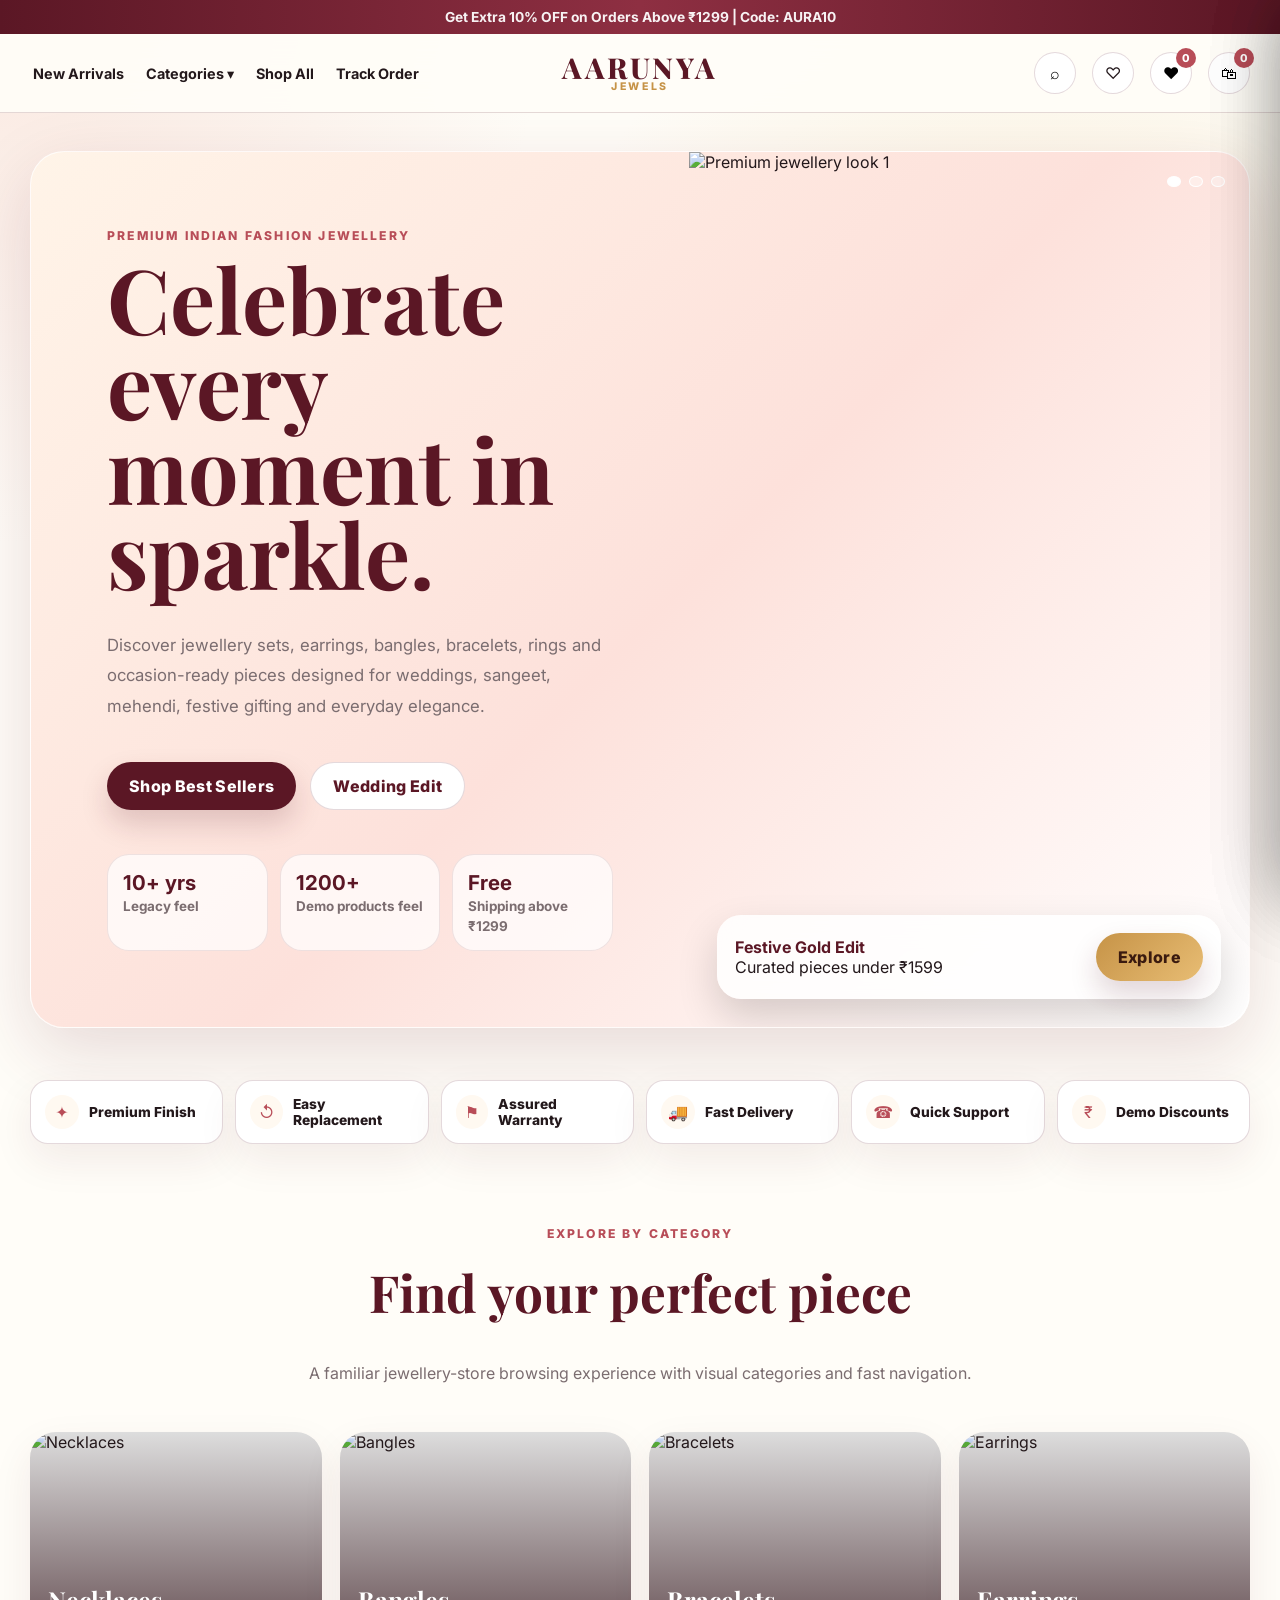
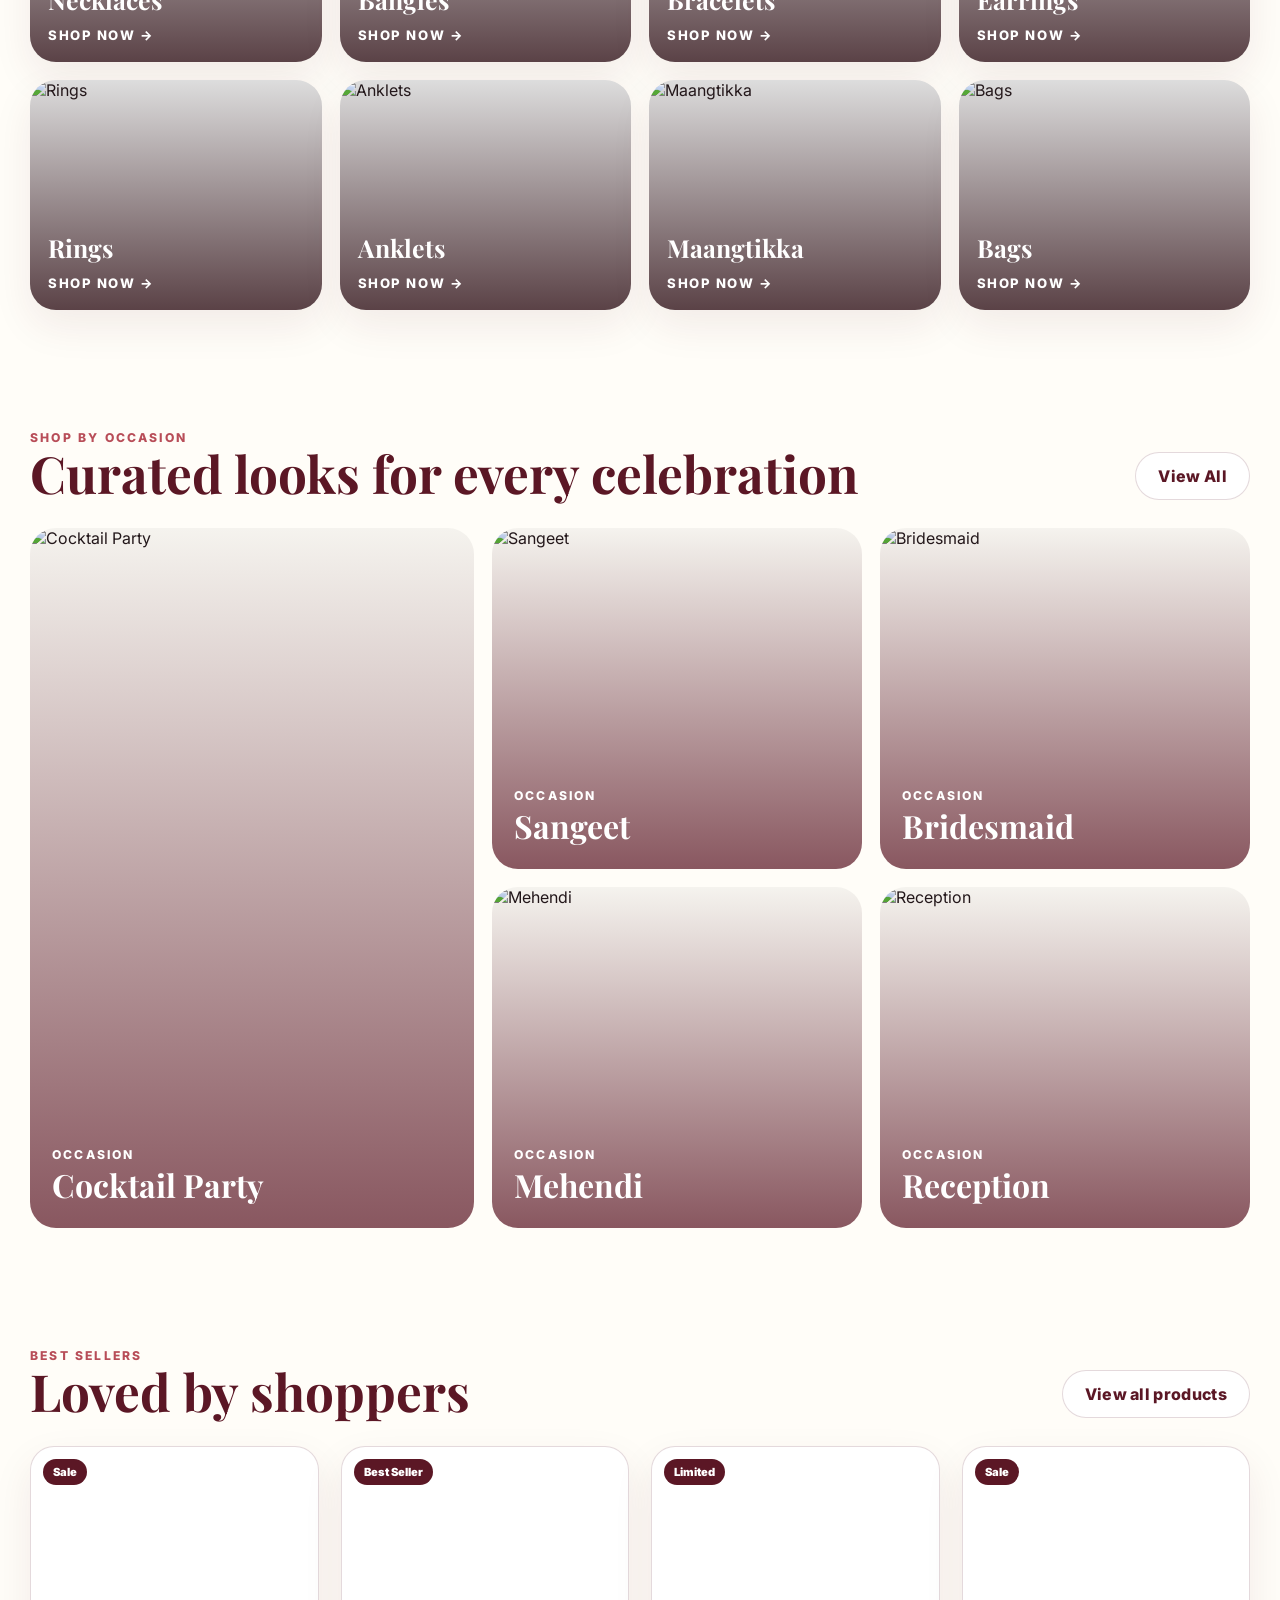
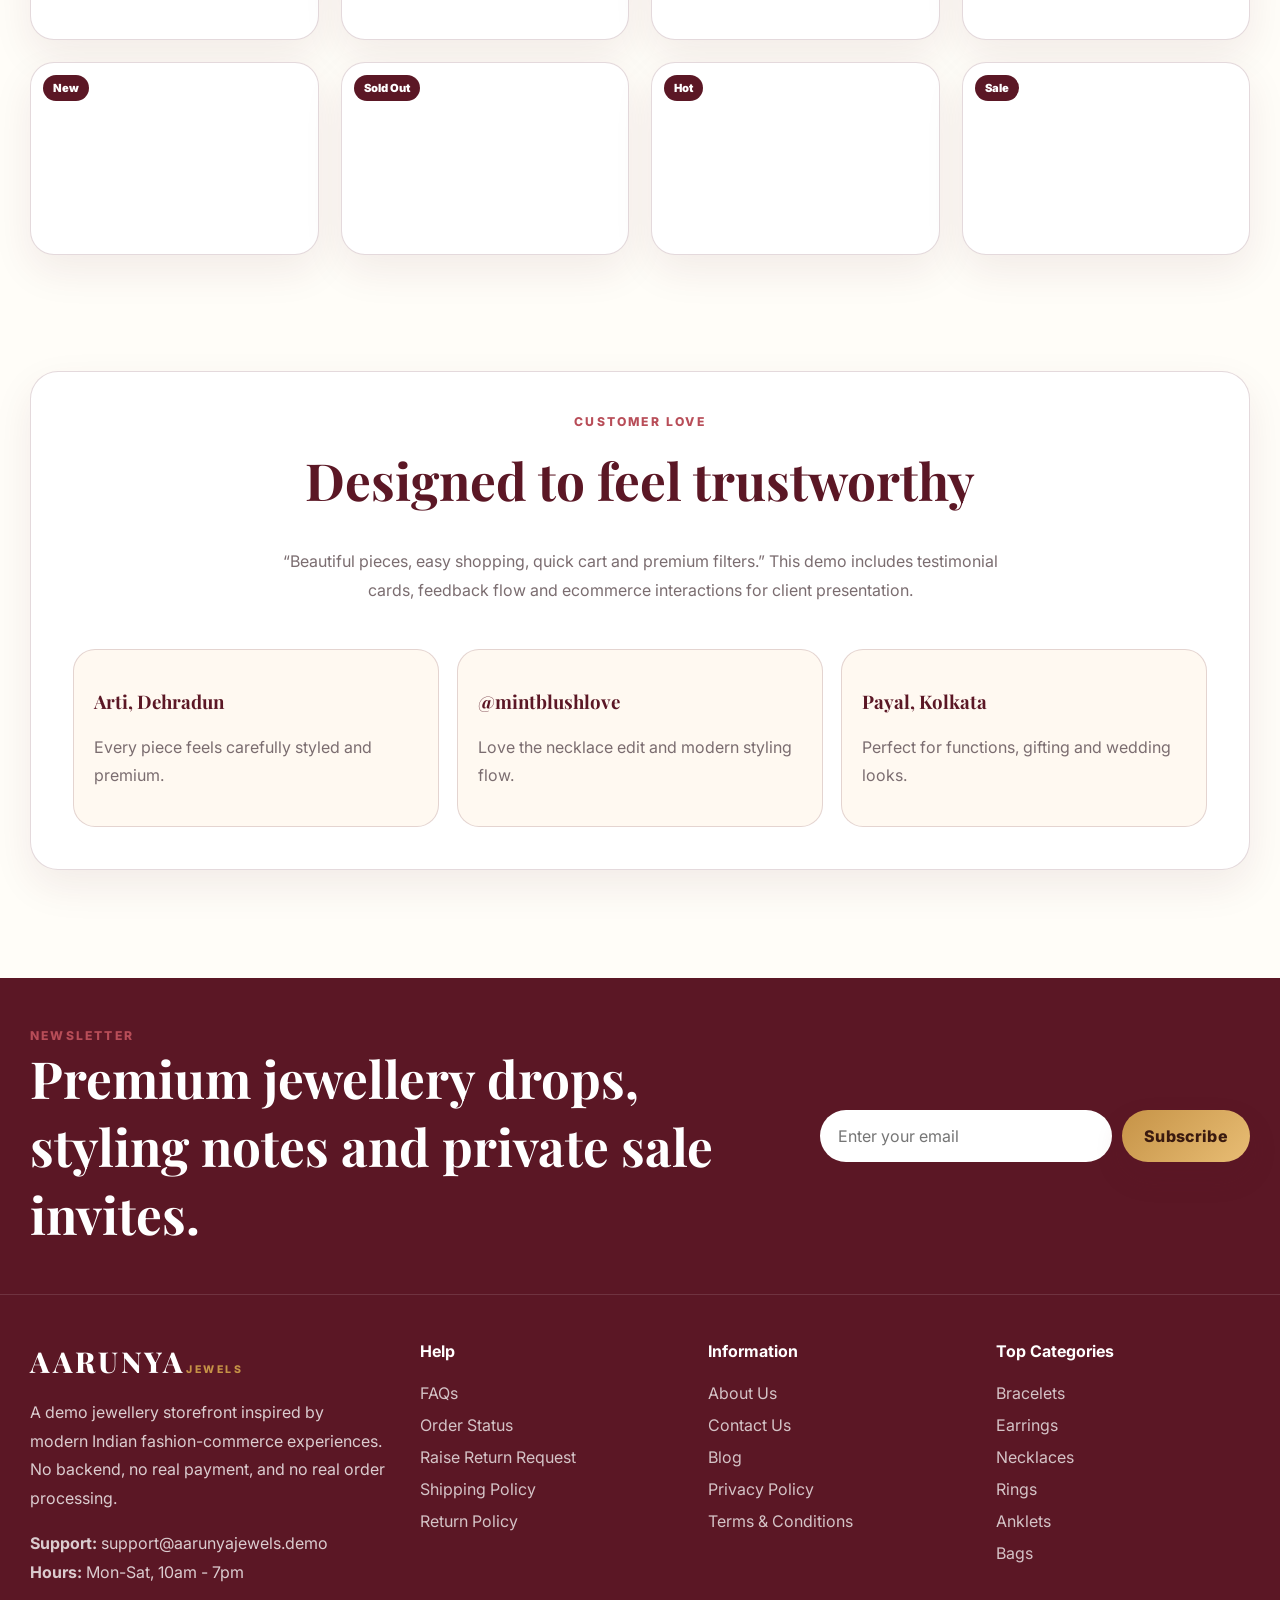
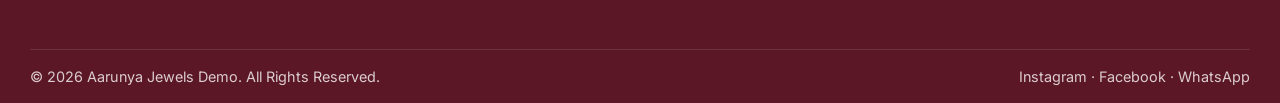
==== index.html @ 58658470 "files initialized" ====
<!DOCTYPE html>
<html lang="en">
<head>
  <meta charset="UTF-8">
  <meta name="viewport" content="width=device-width, initial-scale=1.0">
  <title>Aarunya Jewels | Premium Fashion Jewellery Demo</title>
  <meta name="description" content="Static demo jewellery ecommerce website with cart, filters, quick view, checkout preview and premium responsive design.">
  <link rel="stylesheet" href="assets/css/styles.css">
</head>
<body data-home>
  <div id="site-header"></div>

  <main>
    <section class="hero">
      <div class="container hero-shell">
        <div class="hero-content">
          <span class="eyebrow">Premium Indian Fashion Jewellery</span>
          <h1>Celebrate every moment in sparkle.</h1>
          <p>Discover jewellery sets, earrings, bangles, bracelets, rings and occasion-ready pieces designed for weddings, sangeet, mehendi, festive gifting and everyday elegance.</p>
          <div class="hero-actions">
            <a class="btn" href="shop.html">Shop Best Sellers</a>
            <a class="btn secondary" href="shop.html?occasion=Wedding">Wedding Edit</a>
          </div>
          <div class="hero-stats">
            <div class="stat"><strong>10+ yrs</strong><span>Legacy feel</span></div>
            <div class="stat"><strong>1200+</strong><span>Demo products feel</span></div>
            <div class="stat"><strong>Free</strong><span>Shipping above ₹1299</span></div>
          </div>
        </div>
        <div class="hero-media" data-hero-slides></div>
      </div>
    </section>

    <section class="trust-strip">
      <div class="container trust-grid">
        <div class="trust-card"><i>✦</i><span>Premium Finish</span></div>
        <div class="trust-card"><i>↺</i><span>Easy Replacement</span></div>
        <div class="trust-card"><i>⚑</i><span>Assured Warranty</span></div>
        <div class="trust-card"><i>🚚</i><span>Fast Delivery</span></div>
        <div class="trust-card"><i>☎</i><span>Quick Support</span></div>
        <div class="trust-card"><i>₹</i><span>Demo Discounts</span></div>
      </div>
    </section>

    <section class="section">
      <div class="container">
        <div class="section-head center">
          <span class="eyebrow">Explore by Category</span>
          <h2 class="section-title">Find your perfect piece</h2>
          <p class="section-copy">A familiar jewellery-store browsing experience with visual categories and fast navigation.</p>
        </div>
        <div class="category-grid" data-categories></div>
      </div>
    </section>

    <section class="section">
      <div class="container">
        <div class="section-head">
          <div><span class="eyebrow">Shop by Occasion</span><h2 class="section-title">Curated looks for every celebration</h2></div>
          <a class="btn secondary" href="shop.html">View All</a>
        </div>
        <div class="occasion-grid" data-occasions></div>
      </div>
    </section>

    <section class="section">
      <div class="container">
        <div class="section-head">
          <div><span class="eyebrow">Best Sellers</span><h2 class="section-title">Loved by shoppers</h2></div>
          <a class="btn secondary" href="shop.html">View all products</a>
        </div>
        <div class="product-grid" data-best-sellers></div>
      </div>
    </section>

    <section class="section">
      <div class="container content-card">
        <div class="section-head center">
          <span class="eyebrow">Customer Love</span>
          <h2 class="section-title">Designed to feel trustworthy</h2>
          <p class="section-copy">“Beautiful pieces, easy shopping, quick cart and premium filters.” This demo includes testimonial cards, feedback flow and ecommerce interactions for client presentation.</p>
        </div>
        <div class="info-grid">
          <div class="info-card"><h3>Arti, Dehradun</h3><p>Every piece feels carefully styled and premium.</p></div>
          <div class="info-card"><h3>@mintblushlove</h3><p>Love the necklace edit and modern styling flow.</p></div>
          <div class="info-card"><h3>Payal, Kolkata</h3><p>Perfect for functions, gifting and wedding looks.</p></div>
        </div>
      </div>
    </section>
  </main>

  <div id="site-footer"></div>
  <div id="global-ui"></div>
  <script src="assets/js/data.js"></script>
  <script src="assets/js/app.js"></script>
</body>
</html>
---- assets/css/styles.css ----
@import url('https://fonts.googleapis.com/css2?family=Inter:wght@400;500;600;700;800&family=Playfair+Display:wght@600;700;800&display=swap');

:root {
  --cream: #fff9f1;
  --ivory: #fffdf8;
  --blush: #f9e4dc;
  --rose: #b84d58;
  --rose-dark: #7d2734;
  --maroon: #5b1725;
  --gold: #c69347;
  --gold-soft: #f1d59b;
  --ink: #23181b;
  --muted: #7b6d70;
  --line: rgba(91, 23, 37, 0.16);
  --shadow: 0 24px 70px rgba(91, 23, 37, 0.15);
  --soft-shadow: 0 16px 40px rgba(91, 23, 37, 0.08);
  --radius: 26px;
  --max: 1220px;
}

* { box-sizing: border-box; }
html { scroll-behavior: smooth; }
body {
  margin: 0;
  font-family: 'Inter', system-ui, -apple-system, BlinkMacSystemFont, sans-serif;
  color: var(--ink);
  background:
    radial-gradient(circle at top left, rgba(249, 228, 220, .85), transparent 34rem),
    radial-gradient(circle at 80% 8%, rgba(241, 213, 155, .28), transparent 30rem),
    var(--ivory);
  min-height: 100vh;
}

body.locked { overflow: hidden; }
a { color: inherit; text-decoration: none; }
img { max-width: 100%; display: block; }
button, input, textarea, select { font: inherit; }
button { cursor: pointer; }

.container { width: min(var(--max), calc(100% - 32px)); margin: 0 auto; }
.eyebrow {
  color: var(--rose);
  font-size: .76rem;
  letter-spacing: .18em;
  text-transform: uppercase;
  font-weight: 800;
}
.section-title {
  margin: 0;
  font-family: 'Playfair Display', serif;
  font-size: clamp(2rem, 4vw, 3.4rem);
  line-height: 1.06;
  color: var(--maroon);
}
.section-copy { color: var(--muted); line-height: 1.8; max-width: 720px; }
.section-head {
  display: flex;
  align-items: end;
  justify-content: space-between;
  gap: 24px;
  margin-bottom: 28px;
}
.section-head.center { text-align: center; justify-content: center; flex-direction: column; align-items: center; }
.btn {
  display: inline-flex;
  align-items: center;
  justify-content: center;
  gap: 10px;
  border: 0;
  border-radius: 999px;
  padding: 13px 22px;
  min-height: 48px;
  background: var(--maroon);
  color: #fff;
  font-weight: 800;
  letter-spacing: .02em;
  box-shadow: 0 14px 28px rgba(91, 23, 37, .18);
  transition: transform .22s ease, box-shadow .22s ease, background .22s ease;
}
.btn:hover { transform: translateY(-2px); background: var(--rose-dark); box-shadow: 0 18px 38px rgba(91,23,37,.22); }
.btn.secondary { background: #fff; color: var(--maroon); border: 1px solid var(--line); box-shadow: none; }
.btn.gold { background: linear-gradient(135deg, var(--gold), #e8bd74); color: #3a1a0f; }
.btn.ghost { background: transparent; color: var(--maroon); border: 1px solid var(--line); box-shadow: none; }
.btn.full { width: 100%; }
.badge {
  display: inline-flex; align-items: center; justify-content: center;
  padding: 6px 10px; border-radius: 999px;
  background: rgba(184, 77, 88, .11); color: var(--rose-dark);
  font-size: .72rem; font-weight: 800; text-transform: uppercase; letter-spacing: .08em;
}

/* Header */
.announcement {
  position: relative;
  overflow: hidden;
  background: linear-gradient(90deg, var(--maroon), #8e2f42, var(--maroon));
  color: #fff;
  text-align: center;
  padding: 9px 16px;
  font-size: .86rem;
  font-weight: 700;
}
.announcement span { opacity: .94; }
.header {
  position: sticky;
  top: 0;
  z-index: 60;
  background: rgba(255, 253, 248, .92);
  backdrop-filter: blur(20px);
  border-bottom: 1px solid var(--line);
}
.navbar {
  display: grid;
  grid-template-columns: 1fr auto 1fr;
  align-items: center;
  gap: 22px;
  min-height: 78px;
}
.nav-left, .nav-right { display: flex; align-items: center; gap: 16px; }
.nav-right { justify-content: flex-end; }
.logo {
  display: inline-flex;
  flex-direction: column;
  align-items: center;
  gap: 0;
  line-height: 1;
}
.logo-mark {
  font-family: 'Playfair Display', serif;
  font-size: 1.8rem;
  font-weight: 800;
  letter-spacing: .1em;
  color: var(--maroon);
}
.logo-sub { font-size: .66rem; color: var(--gold); letter-spacing: .24em; text-transform: uppercase; font-weight: 800; }
.nav-link {
  font-size: .9rem;
  color: var(--ink);
  font-weight: 700;
  border: 0;
  background: transparent;
  padding: 28px 3px;
}
.nav-link:hover { color: var(--rose); }
.nav-icon {
  width: 42px; height: 42px; border-radius: 50%;
  border: 1px solid var(--line);
  background: #fff;
  display: inline-flex; align-items: center; justify-content: center;
  position: relative;
  transition: transform .2s ease, border .2s ease;
}
.nav-icon:hover { transform: translateY(-2px); border-color: rgba(184,77,88,.45); }
.cart-count, .wish-count {
  position: absolute; top: -5px; right: -5px;
  width: 20px; height: 20px; border-radius: 50%;
  display: flex; align-items: center; justify-content: center;
  background: var(--rose); color: #fff;
  font-size: .68rem; font-weight: 800;
}
.menu-toggle { display: none; }
.mega {
  position: absolute;
  top: calc(100% - 1px); left: 0; width: 100%;
  padding: 26px 0;
  background: rgba(255, 253, 248, .98);
  border-top: 1px solid var(--line);
  border-bottom: 1px solid var(--line);
  box-shadow: var(--soft-shadow);
  opacity: 0; visibility: hidden; transform: translateY(10px);
  transition: .22s ease;
}
.nav-item:hover .mega, .nav-item:focus-within .mega { opacity: 1; visibility: visible; transform: translateY(0); }
.mega-grid { display: grid; grid-template-columns: 1.3fr 1.2fr 1.2fr 1.2fr; gap: 24px; }
.mega-card {
  min-height: 230px;
  border-radius: 24px;
  overflow: hidden;
  background: #ddd;
  position: relative;
  color: #fff;
}
.mega-card img { width: 100%; height: 100%; object-fit: cover; filter: brightness(.78); }
.mega-card div { position: absolute; inset: auto 18px 18px; }
.mega-card strong { display: block; font-family: 'Playfair Display', serif; font-size: 1.6rem; }
.mega-col h4 { margin: 0 0 14px; font-family: 'Playfair Display', serif; color: var(--maroon); font-size: 1.28rem; }
.mega-col a { display: block; padding: 8px 0; color: var(--muted); font-weight: 700; }
.mega-col a:hover { color: var(--rose); }

/* Hero */
.hero { padding: 38px 0 28px; }
.hero-shell {
  display: grid;
  grid-template-columns: 1.08fr .92fr;
  min-height: 620px;
  border-radius: 34px;
  overflow: hidden;
  background: linear-gradient(135deg, #fff4e8, #fde1db 52%, #fff);
  box-shadow: var(--shadow);
  border: 1px solid rgba(255,255,255,.8);
}
.hero-content { padding: clamp(32px, 6vw, 76px); display: flex; flex-direction: column; justify-content: center; }
.hero h1 {
  margin: 12px 0 18px;
  font-family: 'Playfair Display', serif;
  font-size: clamp(3rem, 7vw, 6.3rem);
  line-height: .95;
  color: var(--maroon);
}
.hero p { max-width: 620px; color: var(--muted); line-height: 1.8; font-size: 1.05rem; }
.hero-actions { display: flex; flex-wrap: wrap; gap: 14px; margin: 24px 0; }
.hero-stats { display: grid; grid-template-columns: repeat(3, 1fr); gap: 12px; margin-top: 20px; max-width: 540px; }
.stat { background: rgba(255,255,255,.72); border: 1px solid rgba(91,23,37,.1); border-radius: 22px; padding: 15px; }
.stat strong { display: block; color: var(--maroon); font-size: 1.28rem; }
.stat span { color: var(--muted); font-size: .84rem; font-weight: 700; }
.hero-media { position: relative; min-height: 470px; }
.hero-slide {
  position: absolute; inset: 0;
  opacity: 0; transition: opacity .6s ease, transform .6s ease;
  transform: scale(1.04);
}
.hero-slide.active { opacity: 1; transform: scale(1); }
.hero-slide img { width: 100%; height: 100%; object-fit: cover; }
.hero-floating {
  position: absolute; left: 28px; bottom: 28px; right: 28px;
  display: flex; justify-content: space-between; align-items: center;
  padding: 18px; border-radius: 24px;
  background: rgba(255,255,255,.85); backdrop-filter: blur(14px);
  box-shadow: 0 18px 40px rgba(0,0,0,.16);
}
.hero-floating strong { display: block; color: var(--maroon); }
.hero-dots { position: absolute; top: 24px; right: 24px; display: flex; gap: 8px; }
.hero-dot { width: 11px; height: 11px; border-radius: 50%; border: 1px solid #fff; background: rgba(255,255,255,.35); }
.hero-dot.active { background: #fff; }

/* Feature strips */
.trust-strip { padding: 24px 0; }
.trust-grid { display: grid; grid-template-columns: repeat(6, 1fr); gap: 12px; }
.trust-card { background: #fff; border: 1px solid var(--line); border-radius: 18px; padding: 14px; display: flex; align-items: center; gap: 10px; box-shadow: var(--soft-shadow); }
.trust-card i { width: 34px; height: 34px; display: inline-flex; align-items: center; justify-content: center; border-radius: 50%; background: var(--cream); color: var(--rose); font-style: normal; }
.trust-card span { font-weight: 800; font-size: .86rem; }

.section { padding: 58px 0; }
.category-grid { display: grid; grid-template-columns: repeat(4, 1fr); gap: 18px; }
.category-card {
  position: relative; overflow: hidden; min-height: 230px;
  border-radius: var(--radius);
  background: #ddd;
  box-shadow: var(--soft-shadow);
}
.category-card img { width: 100%; height: 100%; object-fit: cover; transition: transform .45s ease; }
.category-card:hover img { transform: scale(1.08); }
.category-card::after { content: ''; position: absolute; inset: 0; background: linear-gradient(180deg, transparent, rgba(47,14,20,.75)); }
.category-card .content { position: absolute; left: 18px; right: 18px; bottom: 18px; z-index: 2; color: #fff; }
.category-card h3 { margin: 0 0 8px; font-family: 'Playfair Display', serif; font-size: 1.55rem; }
.category-card span { font-size: .82rem; font-weight: 800; letter-spacing: .12em; text-transform: uppercase; }

.occasion-grid { display: grid; grid-template-columns: 1.2fr repeat(2, 1fr); gap: 18px; }
.occasion-card { position: relative; min-height: 340px; border-radius: var(--radius); overflow: hidden; }
.occasion-card:first-child { grid-row: span 2; min-height: 700px; }
.occasion-card img { width: 100%; height: 100%; object-fit: cover; transition: transform .45s ease; }
.occasion-card:hover img { transform: scale(1.07); }
.occasion-card::after { content: ''; position: absolute; inset: 0; background: linear-gradient(180deg, rgba(0,0,0,.04), rgba(91,23,37,.72)); }
.occasion-card div { position: absolute; left: 22px; bottom: 22px; right: 22px; z-index: 2; color: #fff; }
.occasion-card h3 { margin: 0; font-family: 'Playfair Display', serif; font-size: 2rem; }

/* Product cards */
.product-grid { display: grid; grid-template-columns: repeat(4, 1fr); gap: 22px; }
.product-card {
  background: #fff;
  border: 1px solid var(--line);
  border-radius: 24px;
  overflow: hidden;
  box-shadow: var(--soft-shadow);
  transition: transform .25s ease, box-shadow .25s ease;
}
.product-card:hover { transform: translateY(-5px); box-shadow: var(--shadow); }
.product-media { position: relative; aspect-ratio: 1 / 1.22; background: var(--cream); overflow: hidden; }
.product-media img { width: 100%; height: 100%; object-fit: cover; transition: transform .42s ease; }
.product-card:hover .product-media img { transform: scale(1.07); }
.product-actions {
  position: absolute; left: 12px; right: 12px; bottom: 12px;
  display: grid; grid-template-columns: 1fr auto; gap: 8px;
  transform: translateY(16px); opacity: 0; transition: .22s ease;
}
.product-card:hover .product-actions { transform: translateY(0); opacity: 1; }
.quick-btn, .wish-btn {
  border: 0; border-radius: 999px; min-height: 42px; padding: 0 16px; font-weight: 800;
  background: rgba(255,255,255,.92); color: var(--maroon);
  box-shadow: 0 10px 24px rgba(0,0,0,.12);
}
.wish-btn { width: 44px; padding: 0; }
.wish-btn.active { background: var(--rose); color: #fff; }
.product-badge { position: absolute; top: 12px; left: 12px; z-index: 2; background: var(--maroon); color: #fff; border-radius: 999px; padding: 6px 10px; font-size: .7rem; font-weight: 900; }
.product-info { padding: 17px; }
.product-info h3 { margin: 0 0 9px; font-size: 1rem; line-height: 1.42; min-height: 45px; }
.rating { color: var(--gold); font-size: .86rem; font-weight: 800; margin-bottom: 8px; }
.price-row { display: flex; align-items: baseline; flex-wrap: wrap; gap: 8px; }
.price { color: var(--maroon); font-weight: 900; font-size: 1.12rem; }
.mrp { color: var(--muted); text-decoration: line-through; font-size: .86rem; }
.off { color: #16854a; font-weight: 900; font-size: .78rem; }
.add-btn { width: 100%; margin-top: 14px; min-height: 44px; border-radius: 999px; border: 0; background: var(--maroon); color: #fff; font-weight: 900; }
.add-btn[disabled], .btn[disabled] { opacity: .52; cursor: not-allowed; transform: none; }

/* Shop */
.page-hero { padding: 44px 0; background: linear-gradient(135deg, rgba(249,228,220,.78), rgba(255,249,241,.5)); border-bottom: 1px solid var(--line); }
.breadcrumb { color: var(--muted); font-weight: 700; font-size: .88rem; margin-bottom: 12px; }
.shop-layout { display: grid; grid-template-columns: 280px 1fr; gap: 28px; align-items: start; }
.filters {
  position: sticky; top: 102px;
  background: #fff; border: 1px solid var(--line); border-radius: 24px; padding: 20px; box-shadow: var(--soft-shadow);
}
.filter-head { display: flex; align-items: center; justify-content: space-between; gap: 12px; margin-bottom: 15px; }
.filter-head h3 { margin: 0; color: var(--maroon); }
.filter-group { border-top: 1px solid var(--line); padding: 16px 0; }
.filter-group:first-of-type { border-top: 0; }
.filter-group label, .check-row { display: flex; align-items: center; gap: 10px; margin: 10px 0; color: var(--muted); font-weight: 700; }
.filter-group h4 { margin: 0 0 10px; }
.filter-group input[type="range"] { width: 100%; accent-color: var(--rose); }
.search-input, .form-control, .select-control {
  width: 100%; min-height: 48px; border: 1px solid var(--line); border-radius: 14px; background: #fff; color: var(--ink); padding: 0 14px; outline: none;
}
.search-input:focus, .form-control:focus, .select-control:focus, textarea.form-control:focus { border-color: rgba(184,77,88,.55); box-shadow: 0 0 0 4px rgba(184,77,88,.09); }
.shop-toolbar { display: flex; justify-content: space-between; align-items: center; gap: 18px; margin-bottom: 18px; }
.shop-toolbar .left { display: flex; gap: 10px; align-items: center; flex-wrap: wrap; }
.mobile-filter-btn { display: none; }
.empty-state { background: #fff; border: 1px dashed var(--line); border-radius: 24px; padding: 36px; text-align: center; }

/* Product details */
.product-detail { display: grid; grid-template-columns: 1fr .9fr; gap: 42px; align-items: start; }
.gallery { display: grid; grid-template-columns: 90px 1fr; gap: 16px; position: sticky; top: 102px; }
.thumb-list { display: grid; gap: 12px; align-content: start; }
.thumb { border: 2px solid transparent; border-radius: 16px; overflow: hidden; background: #fff; padding: 0; }
.thumb.active { border-color: var(--rose); }
.thumb img { width: 100%; aspect-ratio: 1; object-fit: cover; }
.main-photo { border-radius: 28px; overflow: hidden; background: #fff; box-shadow: var(--soft-shadow); aspect-ratio: 1 / 1.18; }
.main-photo img { width: 100%; height: 100%; object-fit: cover; }
.detail-panel { background: #fff; border: 1px solid var(--line); border-radius: 28px; padding: 28px; box-shadow: var(--soft-shadow); }
.detail-panel h1 { margin: 8px 0 12px; font-family: 'Playfair Display', serif; font-size: clamp(2.1rem, 5vw, 3.5rem); line-height: 1.05; color: var(--maroon); }
.option-pills { display: flex; flex-wrap: wrap; gap: 10px; margin: 10px 0 18px; }
.option-pill { border: 1px solid var(--line); padding: 10px 14px; border-radius: 999px; background: #fff; color: var(--maroon); font-weight: 800; }
.option-pill.active { background: var(--maroon); color: #fff; }
.qty-control { display: inline-flex; align-items: center; border: 1px solid var(--line); border-radius: 999px; overflow: hidden; background: #fff; }
.qty-control button { width: 42px; height: 42px; border: 0; background: transparent; font-weight: 900; }
.qty-control span { min-width: 38px; text-align: center; font-weight: 900; }
.detail-actions { display: grid; grid-template-columns: 130px 1fr; gap: 12px; margin: 20px 0; }
.spec-grid { display: grid; grid-template-columns: repeat(2, 1fr); gap: 10px; margin: 20px 0; }
.spec { border: 1px solid var(--line); border-radius: 16px; padding: 13px; background: var(--cream); }
.spec small { display: block; color: var(--muted); font-weight: 800; }
.spec strong { display: block; margin-top: 4px; color: var(--maroon); }
.accordion { border-top: 1px solid var(--line); margin-top: 22px; }
.accordion-item { border-bottom: 1px solid var(--line); }
.accordion-trigger { width: 100%; border: 0; background: transparent; padding: 17px 0; display: flex; align-items: center; justify-content: space-between; font-weight: 900; color: var(--maroon); }
.accordion-content { display: none; color: var(--muted); line-height: 1.75; padding-bottom: 16px; }
.accordion-item.open .accordion-content { display: block; }

/* Cart / checkout */
.cart-layout { display: grid; grid-template-columns: 1fr 370px; gap: 26px; align-items: start; }
.cart-list { display: grid; gap: 14px; }
.cart-row {
  background: #fff; border: 1px solid var(--line); border-radius: 22px; padding: 14px;
  display: grid; grid-template-columns: 96px 1fr auto; gap: 16px; align-items: center;
}
.cart-row img { width: 96px; height: 110px; border-radius: 16px; object-fit: cover; }
.cart-row h3 { margin: 0 0 6px; }
.cart-row p { margin: 0; color: var(--muted); }
.summary-card, .form-card {
  background: #fff; border: 1px solid var(--line); border-radius: 24px; padding: 22px; box-shadow: var(--soft-shadow);
}
.summary-line { display: flex; justify-content: space-between; gap: 18px; padding: 10px 0; color: var(--muted); font-weight: 700; }
.summary-line.total { color: var(--maroon); font-size: 1.2rem; border-top: 1px solid var(--line); margin-top: 10px; padding-top: 16px; }
.coupon { display: flex; gap: 8px; margin: 16px 0; }
.coupon input { flex: 1; }
.form-grid { display: grid; grid-template-columns: repeat(2, 1fr); gap: 14px; }
.form-grid .span-2 { grid-column: span 2; }
textarea.form-control { padding: 14px; min-height: 120px; resize: vertical; }
.notice { padding: 14px; border-radius: 18px; background: rgba(198,147,71,.13); border: 1px solid rgba(198,147,71,.24); color: #6b4718; line-height: 1.6; }

/* Content pages */
.content-card { background: #fff; border: 1px solid var(--line); border-radius: 28px; padding: clamp(22px, 4vw, 42px); box-shadow: var(--soft-shadow); }
.content-card h2, .content-card h3 { color: var(--maroon); font-family: 'Playfair Display', serif; }
.content-card p, .content-card li { color: var(--muted); line-height: 1.8; }
.info-grid { display: grid; grid-template-columns: repeat(3, 1fr); gap: 18px; }
.info-card { background: var(--cream); border: 1px solid var(--line); border-radius: 22px; padding: 20px; }
.faq-list { display: grid; gap: 12px; }
.faq-item { background: #fff; border: 1px solid var(--line); border-radius: 18px; padding: 0 18px; }
.faq-question { border: 0; background: transparent; width: 100%; display: flex; justify-content: space-between; gap: 16px; padding: 18px 0; font-weight: 900; color: var(--maroon); text-align: left; }
.faq-answer { display: none; color: var(--muted); line-height: 1.8; padding-bottom: 18px; }
.faq-item.open .faq-answer { display: block; }
.track-card { max-width: 660px; margin: 0 auto; }
.timeline { display: grid; gap: 12px; margin-top: 20px; }
.timeline-step { display: flex; gap: 12px; align-items: start; color: var(--muted); }
.timeline-step i { width: 30px; height: 30px; border-radius: 50%; background: var(--blush); color: var(--rose); display: inline-flex; align-items: center; justify-content: center; font-style: normal; flex: 0 0 auto; }

/* Drawers & overlays */
.overlay { position: fixed; inset: 0; background: rgba(35,24,27,.42); z-index: 80; opacity: 0; visibility: hidden; pointer-events: none; transition: .22s ease; }
.overlay.open { opacity: 1; visibility: visible; pointer-events: auto; }
.drawer {
  position: fixed; top: 0; right: 0; bottom: 0; width: min(460px, 92vw); z-index: 90;
  background: var(--ivory); box-shadow: -20px 0 70px rgba(0,0,0,.18);
  transform: translateX(105%); transition: transform .28s ease;
  display: flex; flex-direction: column;
}
.drawer.open { transform: translateX(0); }
.drawer-header { padding: 20px; border-bottom: 1px solid var(--line); display: flex; align-items: center; justify-content: space-between; }
.drawer-header h3 { margin: 0; color: var(--maroon); }
.close-btn { border: 0; background: #fff; border-radius: 50%; width: 40px; height: 40px; font-size: 1.2rem; }
.drawer-body { padding: 20px; overflow: auto; flex: 1; }
.drawer-footer { padding: 20px; border-top: 1px solid var(--line); background: #fff; }
.drawer-item { display: grid; grid-template-columns: 76px 1fr; gap: 12px; padding: 12px 0; border-bottom: 1px solid var(--line); }
.drawer-item img { width: 76px; height: 88px; object-fit: cover; border-radius: 14px; }
.drawer-item h4 { margin: 0 0 5px; font-size: .95rem; }
.drawer-item p { margin: 0; color: var(--muted); font-size: .85rem; }
.remove-btn { border: 0; background: transparent; color: var(--rose); font-weight: 900; padding: 8px 0; }
.modal {
  position: fixed; inset: 0; z-index: 100; display: grid; place-items: center; padding: 20px;
  opacity: 0; visibility: hidden; pointer-events: none; transition: .22s ease;
}
.modal.open { opacity: 1; visibility: visible; pointer-events: auto; }
.modal .overlay { opacity: 0; visibility: hidden; pointer-events: none; }
.modal.open .overlay { opacity: 1; visibility: visible; pointer-events: auto; }
.modal-card { width: min(920px, 100%); max-height: 90vh; overflow: auto; background: #fff; border-radius: 30px; box-shadow: var(--shadow); position: relative; }
.quick-view { display: grid; grid-template-columns: 1fr 1fr; gap: 0; }
.quick-view img { width: 100%; height: 100%; min-height: 520px; object-fit: cover; }
.quick-info { padding: 30px; }
.search-panel { position: fixed; inset: 0; z-index: 110; background: rgba(255,253,248,.98); display: none; padding: 26px; overflow: auto; }
.search-panel.open { display: block; }
.search-top { display: flex; gap: 12px; align-items: center; max-width: 920px; margin: 0 auto 24px; }
.search-results { max-width: 920px; margin: 0 auto; display: grid; gap: 12px; }
.search-result { display: grid; grid-template-columns: 80px 1fr auto; align-items: center; gap: 14px; background: #fff; border: 1px solid var(--line); border-radius: 18px; padding: 10px; }
.search-result img { width: 80px; height: 90px; object-fit: cover; border-radius: 14px; }
.toast-wrap { position: fixed; right: 18px; bottom: 18px; z-index: 150; display: grid; gap: 10px; }
.toast { background: var(--maroon); color: #fff; border-radius: 18px; padding: 14px 16px; box-shadow: var(--shadow); max-width: 360px; animation: toastIn .25s ease; }
@keyframes toastIn { from { transform: translateY(10px); opacity: 0; } }

/* Footer */
.footer { margin-top: 50px; background: var(--maroon); color: rgba(255,255,255,.78); }
.newsletter { padding: 46px 0; border-bottom: 1px solid rgba(255,255,255,.12); }
.newsletter-box { display: grid; grid-template-columns: 1fr 430px; gap: 28px; align-items: center; }
.newsletter h2 { margin: 0; font-family: 'Playfair Display', serif; color: #fff; font-size: clamp(2rem, 4vw, 3.2rem); }
.newsletter-form { display: flex; gap: 10px; }
.newsletter-form input { flex: 1; min-height: 52px; border-radius: 999px; border: 0; padding: 0 18px; }
.footer-main { padding: 46px 0; display: grid; grid-template-columns: 1.4fr repeat(3, 1fr); gap: 34px; }
.footer h4 { color: #fff; margin: 0 0 16px; }
.footer a { display: block; padding: 6px 0; color: rgba(255,255,255,.74); }
.footer a:hover { color: #fff; }
.footer p { line-height: 1.8; }
.copyright { padding: 18px 0; border-top: 1px solid rgba(255,255,255,.12); display: flex; justify-content: space-between; gap: 16px; flex-wrap: wrap; font-size: .9rem; }

/* Responsive */
@media (max-width: 1050px) {
  .nav-left .nav-item, .nav-left > .nav-link { display: none; }
  .menu-toggle { display: inline-flex; }
  .navbar { grid-template-columns: 1fr auto 1fr; }
  .hero-shell, .product-detail, .cart-layout, .newsletter-box { grid-template-columns: 1fr; }
  .hero-media { min-height: 520px; }
  .trust-grid, .product-grid { grid-template-columns: repeat(3, 1fr); }
  .shop-layout { grid-template-columns: 1fr; }
  .filters { position: fixed; top: 0; left: 0; bottom: 0; z-index: 95; width: min(360px, 90vw); transform: translateX(-110%); transition: .25s ease; overflow: auto; border-radius: 0 24px 24px 0; }
  .filters.open { transform: translateX(0); }
  .mobile-filter-btn { display: inline-flex; }
  .gallery { position: static; }
}
@media (max-width: 760px) {
  .container { width: min(100% - 24px, var(--max)); }
  .navbar { min-height: 68px; }
  .logo-mark { font-size: 1.35rem; }
  .nav-icon { width: 38px; height: 38px; }
  .hide-mobile { display: none !important; }
  .hero { padding-top: 18px; }
  .hero-shell { border-radius: 24px; min-height: auto; }
  .hero-content { padding: 28px; }
  .hero h1 { font-size: clamp(2.7rem, 16vw, 4.2rem); }
  .hero-stats { grid-template-columns: 1fr; }
  .hero-media { min-height: 410px; }
  .hero-floating { left: 14px; right: 14px; bottom: 14px; flex-direction: column; align-items: flex-start; }
  .section { padding: 42px 0; }
  .section-head { align-items: flex-start; flex-direction: column; }
  .trust-grid { grid-template-columns: repeat(2, 1fr); }
  .category-grid, .product-grid, .info-grid { grid-template-columns: repeat(2, 1fr); gap: 14px; }
  .category-card { min-height: 190px; }
  .occasion-grid { grid-template-columns: 1fr; }
  .occasion-card:first-child, .occasion-card { min-height: 330px; grid-row: auto; }
  .shop-toolbar { align-items: stretch; flex-direction: column; }
  .product-actions { opacity: 1; transform: translateY(0); }
  .gallery { grid-template-columns: 1fr; }
  .thumb-list { grid-template-columns: repeat(4, 1fr); order: 2; }
  .detail-actions { grid-template-columns: 1fr; }
  .spec-grid, .form-grid { grid-template-columns: 1fr; }
  .form-grid .span-2 { grid-column: auto; }
  .cart-row { grid-template-columns: 80px 1fr; }
  .cart-row img { width: 80px; height: 92px; }
  .cart-row .cart-side { grid-column: span 2; display: flex; justify-content: space-between; align-items: center; }
  .quick-view { grid-template-columns: 1fr; }
  .quick-view img { min-height: 340px; }
  .footer-main { grid-template-columns: 1fr 1fr; }
  .newsletter-form { flex-direction: column; }
  .search-result { grid-template-columns: 64px 1fr; }
  .search-result .btn { grid-column: span 2; width: 100%; }
}
@media (max-width: 460px) {
  .category-grid, .product-grid, .trust-grid, .footer-main { grid-template-columns: 1fr; }
  .hero-actions { flex-direction: column; }
  .btn { width: 100%; }
  .nav-right { gap: 8px; }
  .nav-icon:nth-child(2) { display: none; }
}
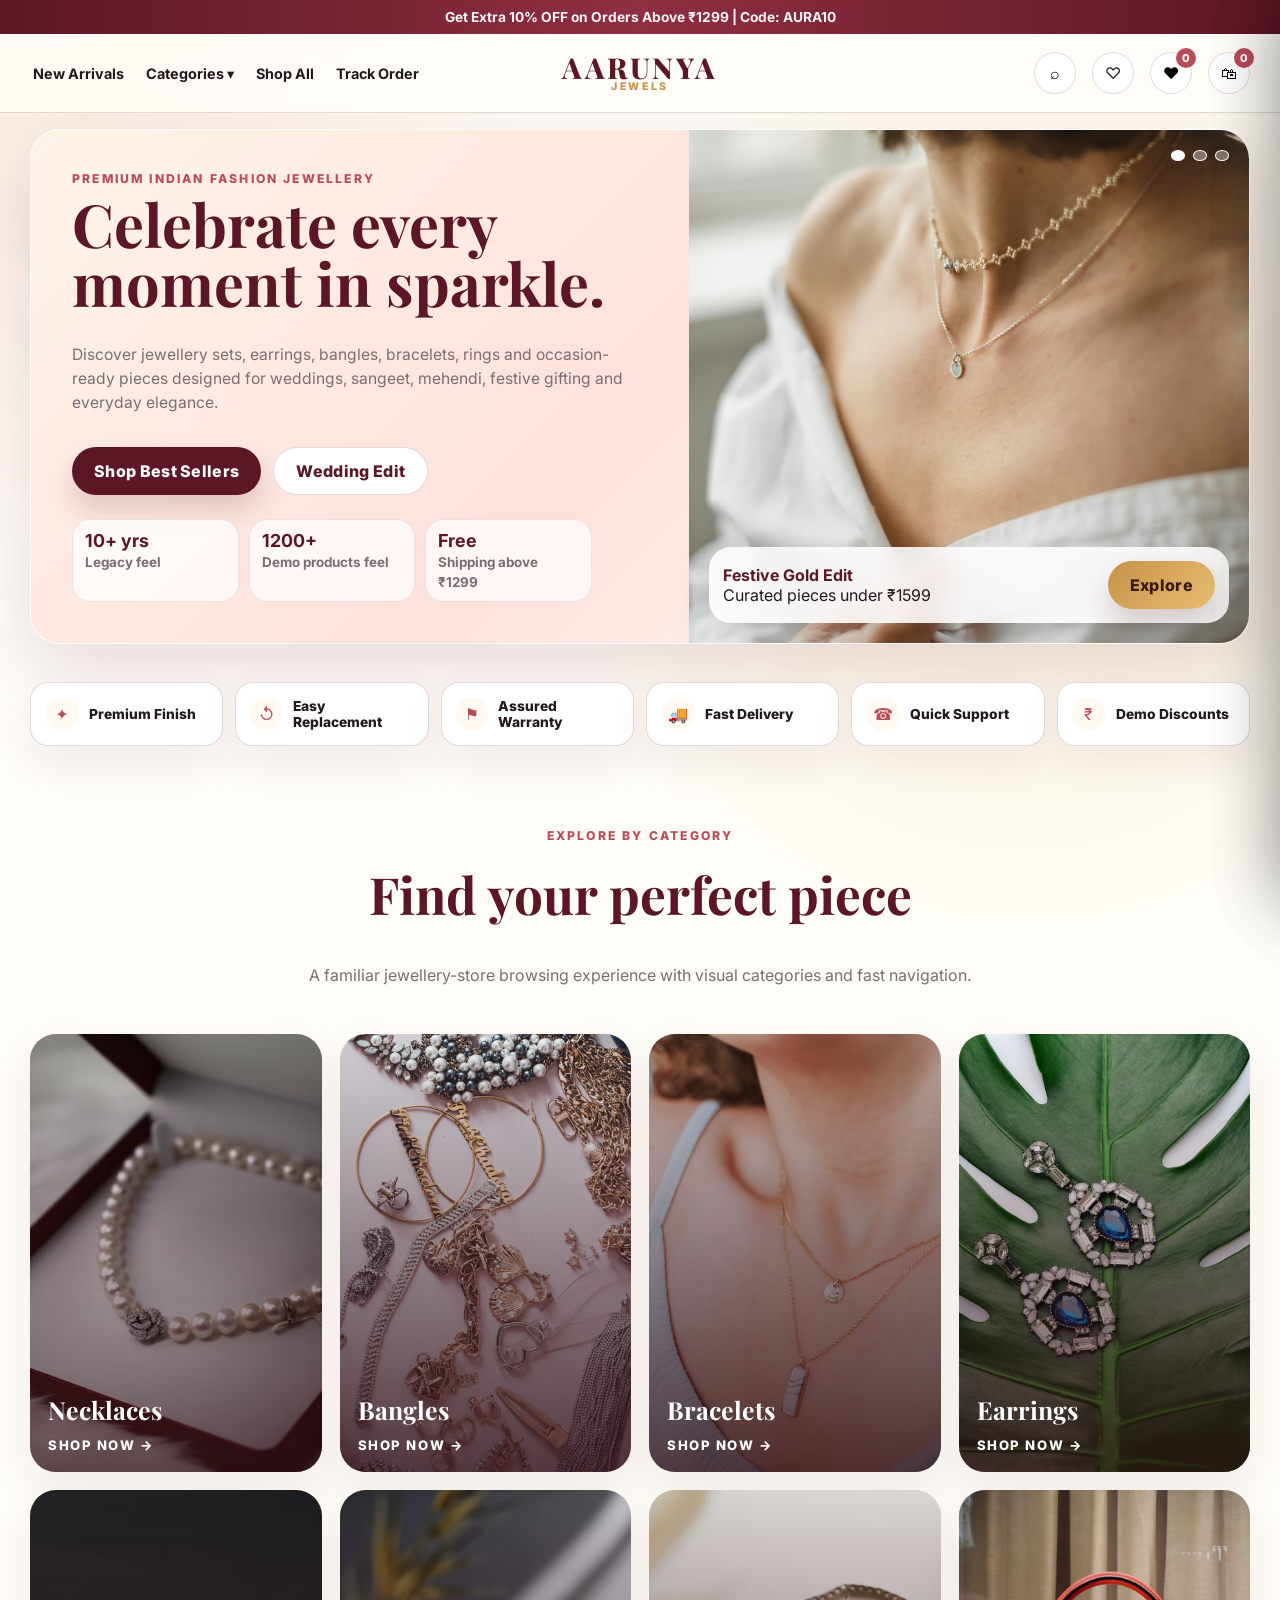
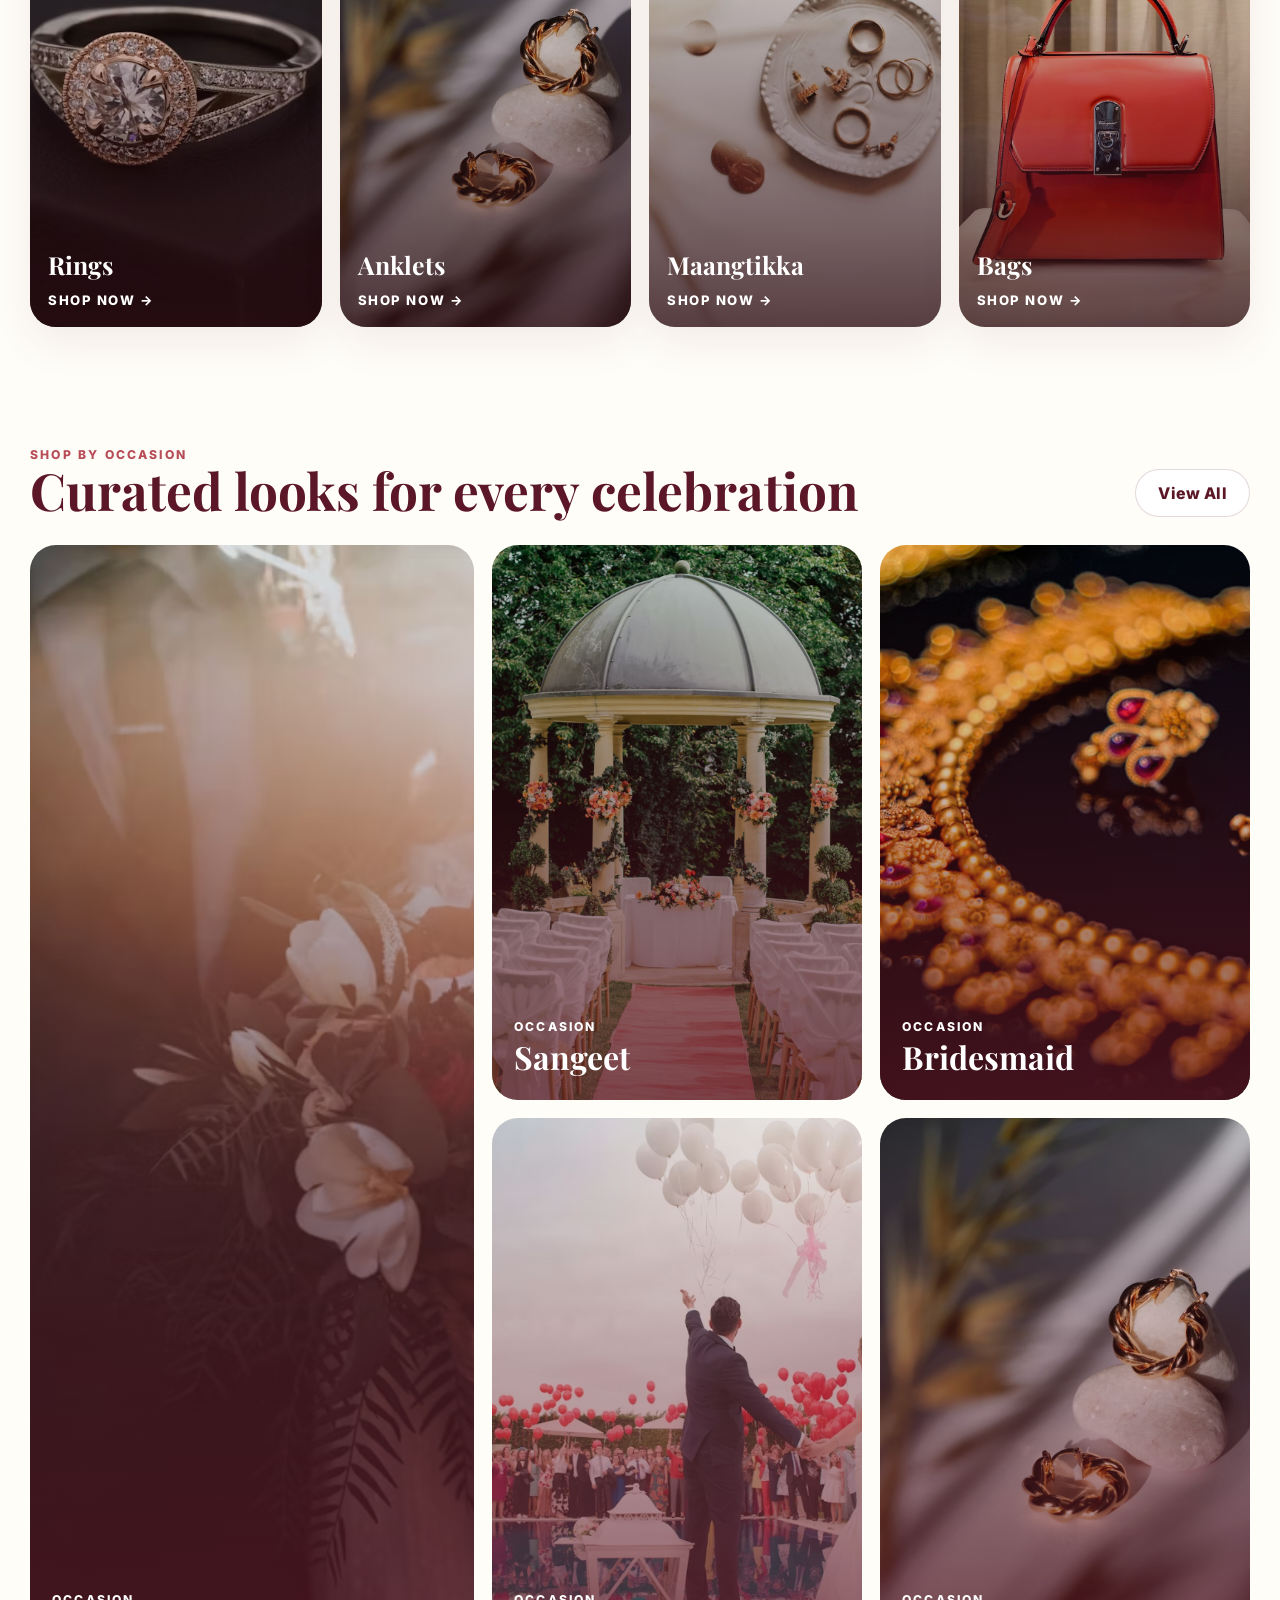
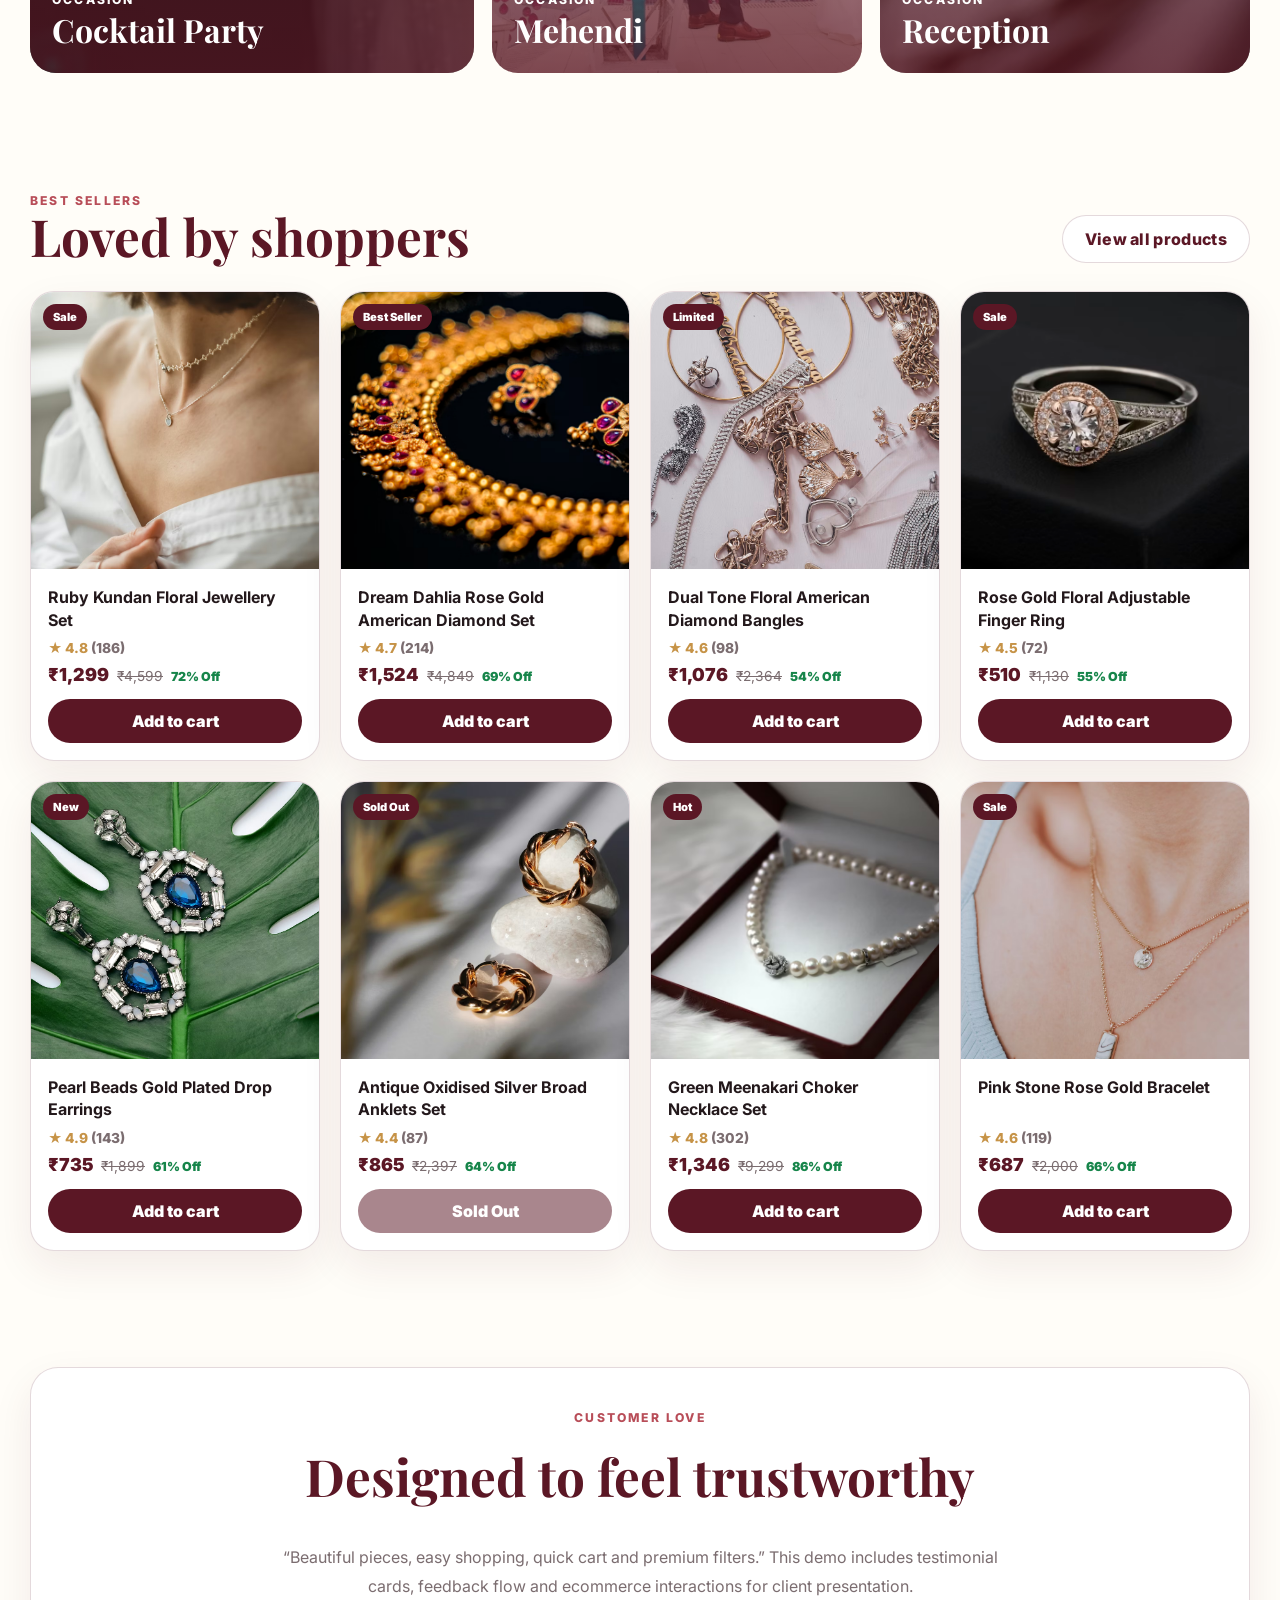
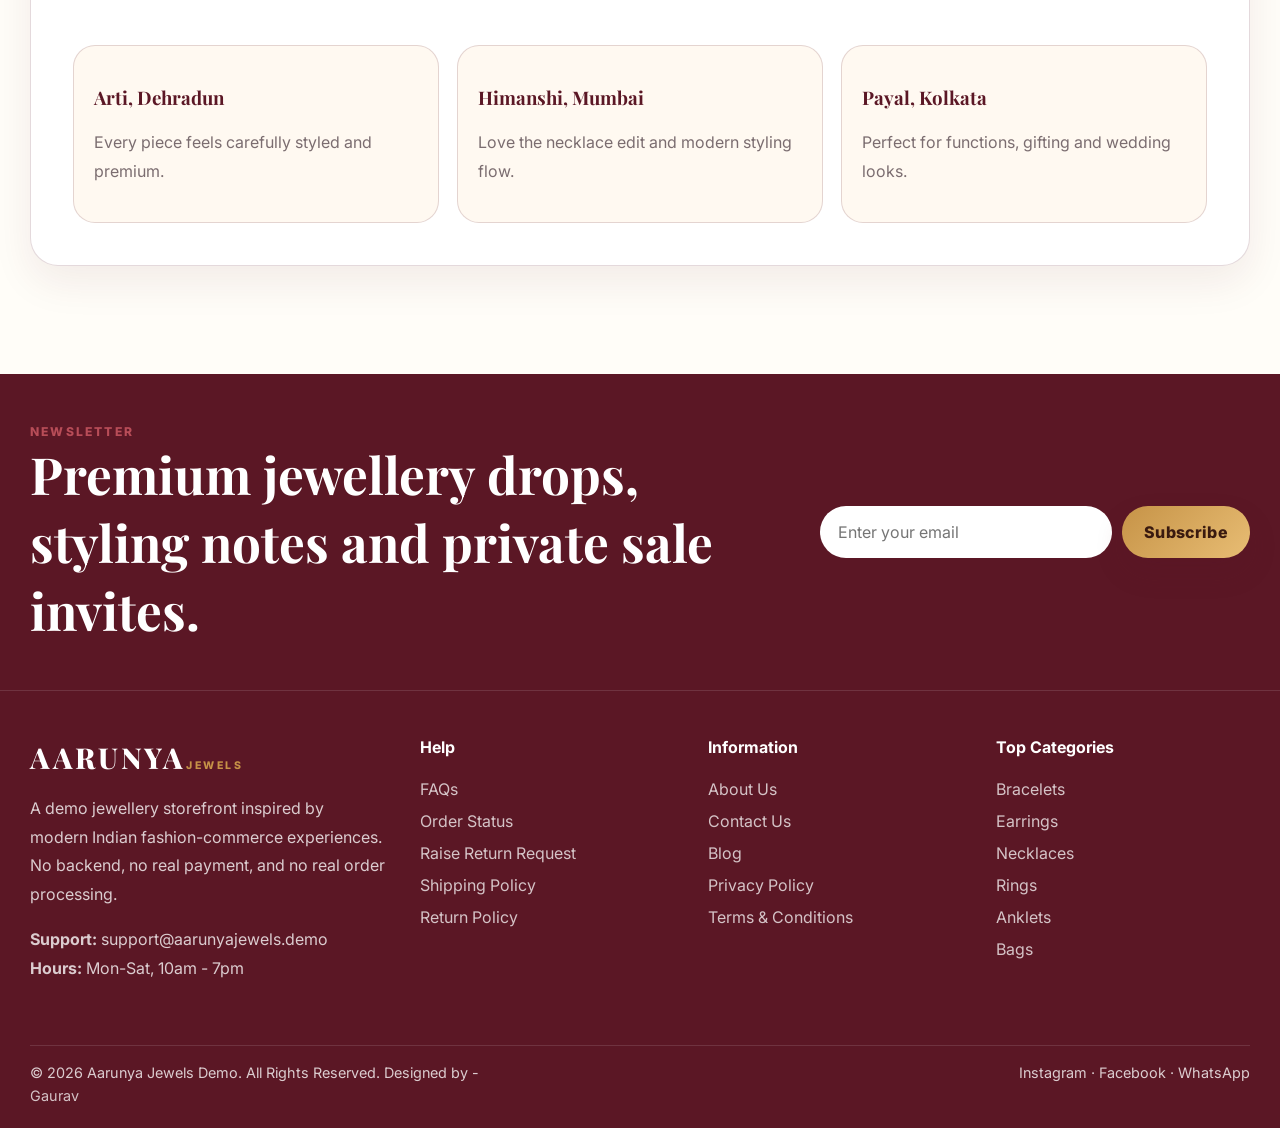
==== commit 9dc25e5f: "added offline images" ====
--- a/index.html
+++ b/index.html
@@ -82,7 +82,7 @@
         </div>
         <div class="info-grid">
           <div class="info-card"><h3>Arti, Dehradun</h3><p>Every piece feels carefully styled and premium.</p></div>
-          <div class="info-card"><h3>@mintblushlove</h3><p>Love the necklace edit and modern styling flow.</p></div>
+          <div class="info-card"><h3>Himanshi, Mumbai</h3><p>Love the necklace edit and modern styling flow.</p></div>
           <div class="info-card"><h3>Payal, Kolkata</h3><p>Perfect for functions, gifting and wedding looks.</p></div>
         </div>
       </div>
--- a/assets/css/styles.css
+++ b/assets/css/styles.css
@@ -188,32 +188,32 @@
 .mega-col a:hover { color: var(--rose); }
 
 /* Hero */
-.hero { padding: 38px 0 28px; }
+.hero { padding: 16px 0 14px; }
 .hero-shell {
   display: grid;
   grid-template-columns: 1.08fr .92fr;
-  min-height: 620px;
-  border-radius: 34px;
+  min-height: 430px;
+  border-radius: 30px;
   overflow: hidden;
   background: linear-gradient(135deg, #fff4e8, #fde1db 52%, #fff);
   box-shadow: var(--shadow);
   border: 1px solid rgba(255,255,255,.8);
 }
-.hero-content { padding: clamp(32px, 6vw, 76px); display: flex; flex-direction: column; justify-content: center; }
+.hero-content { padding: clamp(24px, 3.2vw, 42px); display: flex; flex-direction: column; justify-content: center; }
 .hero h1 {
-  margin: 12px 0 18px;
+  margin: 8px 0 14px;
   font-family: 'Playfair Display', serif;
-  font-size: clamp(3rem, 7vw, 6.3rem);
-  line-height: .95;
+  font-size: clamp(2.75rem, 4.65vw, 4.25rem);
+  line-height: 1;
   color: var(--maroon);
 }
-.hero p { max-width: 620px; color: var(--muted); line-height: 1.8; font-size: 1.05rem; }
-.hero-actions { display: flex; flex-wrap: wrap; gap: 14px; margin: 24px 0; }
-.hero-stats { display: grid; grid-template-columns: repeat(3, 1fr); gap: 12px; margin-top: 20px; max-width: 540px; }
-.stat { background: rgba(255,255,255,.72); border: 1px solid rgba(91,23,37,.1); border-radius: 22px; padding: 15px; }
-.stat strong { display: block; color: var(--maroon); font-size: 1.28rem; }
+.hero p { max-width: 560px; color: var(--muted); line-height: 1.55; font-size: .98rem; }
+.hero-actions { display: flex; flex-wrap: wrap; gap: 12px; margin: 16px 0; }
+.hero-stats { display: grid; grid-template-columns: repeat(3, 1fr); gap: 10px; margin-top: 8px; max-width: 520px; }
+.stat { background: rgba(255,255,255,.72); border: 1px solid rgba(91,23,37,.1); border-radius: 18px; padding: 10px 12px; }
+.stat strong { display: block; color: var(--maroon); font-size: 1.12rem; }
 .stat span { color: var(--muted); font-size: .84rem; font-weight: 700; }
-.hero-media { position: relative; min-height: 470px; }
+.hero-media { position: relative; min-height: 430px; }
 .hero-slide {
   position: absolute; inset: 0;
   opacity: 0; transition: opacity .6s ease, transform .6s ease;
@@ -222,14 +222,14 @@
 .hero-slide.active { opacity: 1; transform: scale(1); }
 .hero-slide img { width: 100%; height: 100%; object-fit: cover; }
 .hero-floating {
-  position: absolute; left: 28px; bottom: 28px; right: 28px;
+  position: absolute; left: 20px; bottom: 20px; right: 20px;
   display: flex; justify-content: space-between; align-items: center;
-  padding: 18px; border-radius: 24px;
+  padding: 14px; border-radius: 22px;
   background: rgba(255,255,255,.85); backdrop-filter: blur(14px);
   box-shadow: 0 18px 40px rgba(0,0,0,.16);
 }
 .hero-floating strong { display: block; color: var(--maroon); }
-.hero-dots { position: absolute; top: 24px; right: 24px; display: flex; gap: 8px; }
+.hero-dots { position: absolute; top: 20px; right: 20px; display: flex; gap: 8px; }
 .hero-dot { width: 11px; height: 11px; border-radius: 50%; border: 1px solid #fff; background: rgba(255,255,255,.35); }
 .hero-dot.active { background: #fff; }
 
@@ -265,7 +265,7 @@
 .occasion-card h3 { margin: 0; font-family: 'Playfair Display', serif; font-size: 2rem; }
 
 /* Product cards */
-.product-grid { display: grid; grid-template-columns: repeat(4, 1fr); gap: 22px; }
+.product-grid { display: grid; grid-template-columns: repeat(4, 1fr); gap: 20px; }
 .product-card {
   background: #fff;
   border: 1px solid var(--line);
@@ -275,9 +275,10 @@
   transition: transform .25s ease, box-shadow .25s ease;
 }
 .product-card:hover { transform: translateY(-5px); box-shadow: var(--shadow); }
-.product-media { position: relative; aspect-ratio: 1 / 1.22; background: var(--cream); overflow: hidden; }
-.product-media img { width: 100%; height: 100%; object-fit: cover; transition: transform .42s ease; }
-.product-card:hover .product-media img { transform: scale(1.07); }
+.product-media { position: relative; aspect-ratio: 1 / .96; background: var(--cream); overflow: hidden; }
+.product-image-link { display: block; width: 100%; height: 100%; }
+.product-media img { width: 100%; height: 100%; object-fit: cover; object-position: center; transition: transform .42s ease; }
+.product-card:hover .product-media img { transform: scale(1.045); }
 .product-actions {
   position: absolute; left: 12px; right: 12px; bottom: 12px;
   display: grid; grid-template-columns: 1fr auto; gap: 8px;
@@ -417,12 +418,15 @@
   opacity: 0; visibility: hidden; pointer-events: none; transition: .22s ease;
 }
 .modal.open { opacity: 1; visibility: visible; pointer-events: auto; }
-.modal .overlay { opacity: 0; visibility: hidden; pointer-events: none; }
+.modal .overlay { opacity: 0; visibility: hidden; pointer-events: none; z-index: 0; }
 .modal.open .overlay { opacity: 1; visibility: visible; pointer-events: auto; }
-.modal-card { width: min(920px, 100%); max-height: 90vh; overflow: auto; background: #fff; border-radius: 30px; box-shadow: var(--shadow); position: relative; }
-.quick-view { display: grid; grid-template-columns: 1fr 1fr; gap: 0; }
-.quick-view img { width: 100%; height: 100%; min-height: 520px; object-fit: cover; }
-.quick-info { padding: 30px; }
+.modal-card { width: min(860px, 100%); max-height: 86vh; overflow: auto; background: #fff; border-radius: 28px; box-shadow: var(--shadow); position: relative; z-index: 2; }
+.modal-card * { position: relative; z-index: 3; }
+.quick-view { display: grid; grid-template-columns: .9fr 1.1fr; gap: 0; }
+.quick-view-media { min-height: 0; background: var(--cream); }
+.quick-view-media img { width: 100%; height: 100%; min-height: 420px; object-fit: cover; object-position: center; }
+.quick-info { padding: 28px; }
+.quick-info .section-title { font-size: clamp(1.85rem, 3.4vw, 2.45rem) !important; }
 .search-panel { position: fixed; inset: 0; z-index: 110; background: rgba(255,253,248,.98); display: none; padding: 26px; overflow: auto; }
 .search-panel.open { display: block; }
 .search-top { display: flex; gap: 12px; align-items: center; max-width: 920px; margin: 0 auto 24px; }
@@ -453,7 +457,8 @@
   .menu-toggle { display: inline-flex; }
   .navbar { grid-template-columns: 1fr auto 1fr; }
   .hero-shell, .product-detail, .cart-layout, .newsletter-box { grid-template-columns: 1fr; }
-  .hero-media { min-height: 520px; }
+  .hero-shell { min-height: auto; }
+  .hero-media { min-height: 360px; }
   .trust-grid, .product-grid { grid-template-columns: repeat(3, 1fr); }
   .shop-layout { grid-template-columns: 1fr; }
   .filters { position: fixed; top: 0; left: 0; bottom: 0; z-index: 95; width: min(360px, 90vw); transform: translateX(-110%); transition: .25s ease; overflow: auto; border-radius: 0 24px 24px 0; }
@@ -470,9 +475,9 @@
   .hero { padding-top: 18px; }
   .hero-shell { border-radius: 24px; min-height: auto; }
   .hero-content { padding: 28px; }
-  .hero h1 { font-size: clamp(2.7rem, 16vw, 4.2rem); }
+  .hero h1 { font-size: clamp(2.15rem, 10vw, 3.05rem); }
   .hero-stats { grid-template-columns: 1fr; }
-  .hero-media { min-height: 410px; }
+  .hero-media { min-height: 280px; }
   .hero-floating { left: 14px; right: 14px; bottom: 14px; flex-direction: column; align-items: flex-start; }
   .section { padding: 42px 0; }
   .section-head { align-items: flex-start; flex-direction: column; }
@@ -492,7 +497,7 @@
   .cart-row img { width: 80px; height: 92px; }
   .cart-row .cart-side { grid-column: span 2; display: flex; justify-content: space-between; align-items: center; }
   .quick-view { grid-template-columns: 1fr; }
-  .quick-view img { min-height: 340px; }
+  .quick-view-media img { min-height: 280px; aspect-ratio: 1 / .82; }
   .footer-main { grid-template-columns: 1fr 1fr; }
   .newsletter-form { flex-direction: column; }
   .search-result { grid-template-columns: 64px 1fr; }
